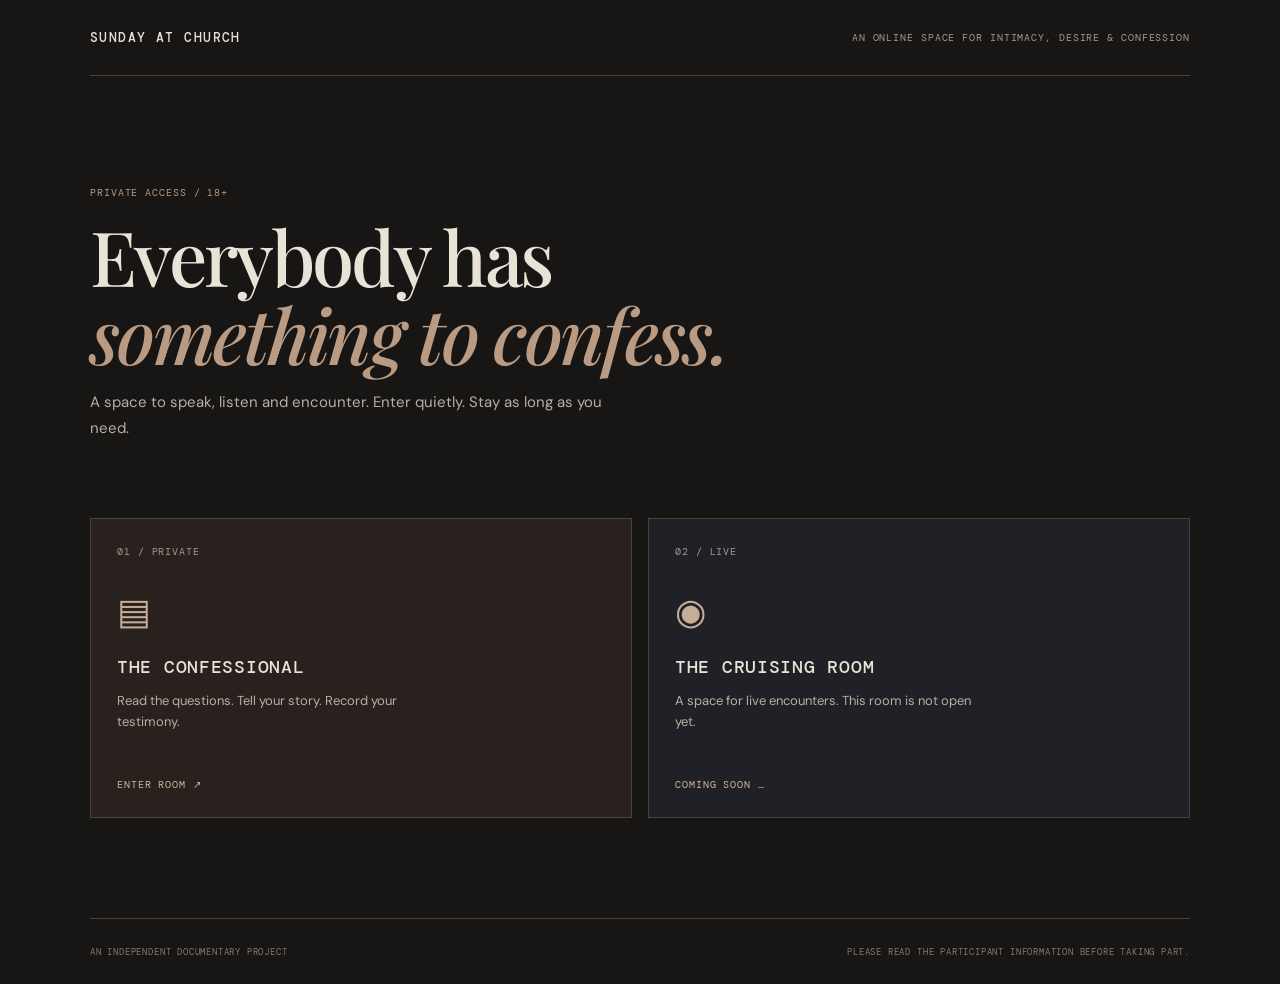
==== index.html @ 06a16628 "Add files via upload" ====
<!doctype html>
<html lang="en">
<head>
  <meta charset="utf-8">
  <meta name="viewport" content="width=device-width, initial-scale=1">
  <meta name="theme-color" content="#171615">
  <title>Sunday At Church — An online space</title>
  <link rel="stylesheet" href="styles.css">
</head>
<body>
  <main class="shell">
    <header class="masthead">
      <a class="wordmark" href="index.html">SUNDAY AT CHURCH</a>
      <span class="edition">AN ONLINE SPACE FOR INTIMACY, DESIRE &amp; CONFESSION</span>
    </header>

    <section class="intro">
      <p class="eyebrow">PRIVATE ACCESS / 18+</p>
      <h1>Everybody has<br><em>something to confess.</em></h1>
      <p class="intro-copy">A space to speak, listen and encounter. Enter quietly. Stay as long as you need.</p>
    </section>

    <section class="doors" aria-label="Choose a room">
      <a class="door door-confessional" href="confessional.html">
        <span class="door-number">01 / PRIVATE</span>
        <span class="door-icon" aria-hidden="true">▤</span>
        <span class="door-title">THE CONFESSIONAL</span>
        <span class="door-description">Read the questions. Tell your story. Record your testimony.</span>
        <span class="door-link">ENTER ROOM <span aria-hidden="true">↗</span></span>
      </a>
      <a class="door door-cruising" href="cruising.html">
        <span class="door-number">02 / LIVE</span>
        <span class="door-icon" aria-hidden="true">◉</span>
        <span class="door-title">THE CRUISING ROOM</span>
        <span class="door-description">A space for live encounters. This room is not open yet.</span>
        <span class="door-link">COMING SOON <span aria-hidden="true">…</span></span>
      </a>
    </section>

    <footer class="footer">
      <span>AN INDEPENDENT DOCUMENTARY PROJECT</span>
      <span>PLEASE READ THE PARTICIPANT INFORMATION BEFORE TAKING PART.</span>
    </footer>
  </main>
</body>
</html>
---- styles.css ----
@import url('https://fonts.googleapis.com/css2?family=DM+Mono:wght@400;500&family=DM+Sans:wght@400;500;600;700&family=Playfair+Display:ital,wght@0,500;0,600;1,500&display=swap');

:root {
  --bg: #171615;
  --panel: #211f1d;
  --panel-2: #292724;
  --paper: #e9e2d7;
  --muted: #a49b90;
  --line: #49433d;
  --red: #8b3838;
  --mono: 'DM Mono', monospace;
  --sans: 'DM Sans', sans-serif;
  --serif: 'Playfair Display', Georgia, serif;
}
* { box-sizing: border-box; }
body { margin: 0; background: var(--bg); color: var(--paper); font-family: var(--sans); min-height: 100vh; }
a { color: inherit; text-decoration: none; }
button { font: inherit; }
.shell { width: min(1100px, calc(100% - 48px)); margin: 0 auto; }
.masthead { min-height: 76px; border-bottom: 1px solid var(--line); display: flex; align-items: center; justify-content: space-between; gap: 20px; }
.wordmark { font: 500 13px var(--mono); letter-spacing: .11em; }
.edition, .back-link, .eyebrow, .panel-kicker, .door-number, .door-link, .footer, .question-topline, .camera-status { font: 10px var(--mono); letter-spacing: .09em; }
.edition, .back-link { color: var(--muted); }
.intro { padding: 100px 0 62px; max-width: 720px; }
.eyebrow, .panel-kicker { color: #b99b83; }
h1 { font: 500 clamp(42px, 7vw, 76px)/1.02 var(--serif); letter-spacing: -.035em; margin: 18px 0; }
h1 em { color: #b99b83; }
.intro-copy { max-width: 520px; color: #b8afa4; line-height: 1.7; font-size: 15px; }
.doors { display: grid; grid-template-columns: 1fr 1fr; gap: 16px; margin-bottom: 100px; }
.door { min-height: 300px; border: 1px solid var(--line); padding: 26px; display: flex; flex-direction: column; transition: border-color .2s, background .2s; }
.door:hover { border-color: #a58c75; background: #201e1c; }
.door-confessional { background: #28211e; }
.door-cruising { background: #202126; }
.door-number { color: var(--muted); }
.door-icon { font-size: 36px; margin: 30px 0 20px; color: #c5ad98; }
.door-title { font: 500 18px var(--mono); letter-spacing: .04em; }
.door-description { color: #b8afa4; font-size: 13px; line-height: 1.6; margin-top: 12px; max-width: 300px; }
.door-link { margin-top: auto; padding-top: 28px; color: #d2b89e; }
.footer { min-height: 66px; border-top: 1px solid var(--line); display: flex; justify-content: space-between; align-items: center; gap: 16px; color: #827a71; font-size: 9px; }
.room-heading { padding: 62px 0 34px; }
.room-heading h1 { font-size: clamp(42px, 6vw, 64px); }
.panel { border: 1px solid var(--line); background: var(--panel); padding: clamp(22px, 4vw, 42px); max-width: 760px; margin-bottom: 80px; }
.panel h2 { font: 500 30px var(--serif); margin: 12px 0; }
.panel p { color: #b8afa4; line-height: 1.7; font-size: 13px; }
.check-row { display: flex; gap: 12px; align-items: flex-start; margin: 20px 0; color: #d4ccc1; font-size: 12px; line-height: 1.5; }
.check-row input { accent-color: #a77d5f; margin-top: 2px; }
.button { border: 1px solid var(--line); padding: 13px 16px; cursor: pointer; font: 10px var(--mono); letter-spacing: .06em; display: inline-flex; align-items: center; justify-content: center; min-height: 42px; }
.button:disabled { opacity: .35; cursor: not-allowed; }
.button-light { background: var(--paper); color: #211f1d; border-color: var(--paper); }
.button-outline { background: transparent; color: var(--paper); }
.button-record { background: var(--red); color: white; border-color: var(--red); }
.error { color: #e2a0a0 !important; min-height: 16px; }
.recording-layout { display: grid; grid-template-columns: 1.15fr .85fr; gap: 34px; margin: 0 0 80px; }
.camera-frame { background: #0e0e0e; aspect-ratio: 4 / 3; position: relative; display: grid; place-items: center; overflow: hidden; border: 1px solid var(--line); }
.camera-frame video { width: 100%; height: 100%; object-fit: cover; transform: scaleX(-1); }
.camera-placeholder { position: absolute; inset: 0; display: flex; flex-direction: column; gap: 14px; align-items: center; justify-content: center; color: #716b64; font: 9px var(--mono); letter-spacing: .08em; }
.placeholder-symbol { font-size: 34px; }
.rec-indicator { position: absolute; top: 14px; left: 14px; background: #8b2525; padding: 7px 9px; font: 10px var(--mono); }
.camera-status { display: flex; justify-content: space-between; color: var(--muted); padding: 12px 0; }
.controls { display: flex; gap: 8px; }
.controls .button { flex: 1; }
.small-note { font-size: 11px !important; color: #91887e !important; line-height: 1.6; }
.download-area { margin-top: 22px; padding: 18px; border: 1px solid var(--line); display: flex; flex-direction: column; align-items: flex-start; gap: 10px; }
.text-button { border: 0; padding: 8px 0; color: #c5a88f; background: none; cursor: pointer; font: 10px var(--mono); text-decoration: underline; text-underline-offset: 4px; }
.question-column { display: flex; flex-direction: column; }
.question-topline { display: flex; justify-content: space-between; color: var(--muted); padding: 8px 0 14px; }
.question-card { border-top: 1px solid var(--line); border-bottom: 1px solid var(--line); padding: 35px 0; min-height: 245px; }
.question-card h2 { font: 500 clamp(27px, 3vw, 38px)/1.15 var(--serif); margin: 24px 0 12px; }
.question-card p:last-child { color: var(--muted); font-size: 12px; line-height: 1.6; }
.question-navigation { display: flex; gap: 8px; margin: 20px 0; }
.question-navigation .button { flex: 1; }
.finish-button { margin-top: auto; align-self: flex-start; }
.coming-panel { max-width: 600px; }
.large-symbol { font-size: 40px; color: #b99b83; }
.coming-panel .button { margin-top: 18px; }
[hidden] { display: none !important; }
@media (max-width: 720px) {
  .shell { width: min(100% - 32px, 560px); }
  .masthead { min-height: 66px; }
  .edition { display: none; }
  .intro { padding: 72px 0 42px; }
  .doors, .recording-layout { grid-template-columns: 1fr; }
  .doors { margin-bottom: 65px; }
  .door { min-height: 260px; }
  .recording-layout { gap: 28px; }
  .footer { align-items: flex-start; flex-direction: column; justify-content: center; padding: 16px 0; }
}
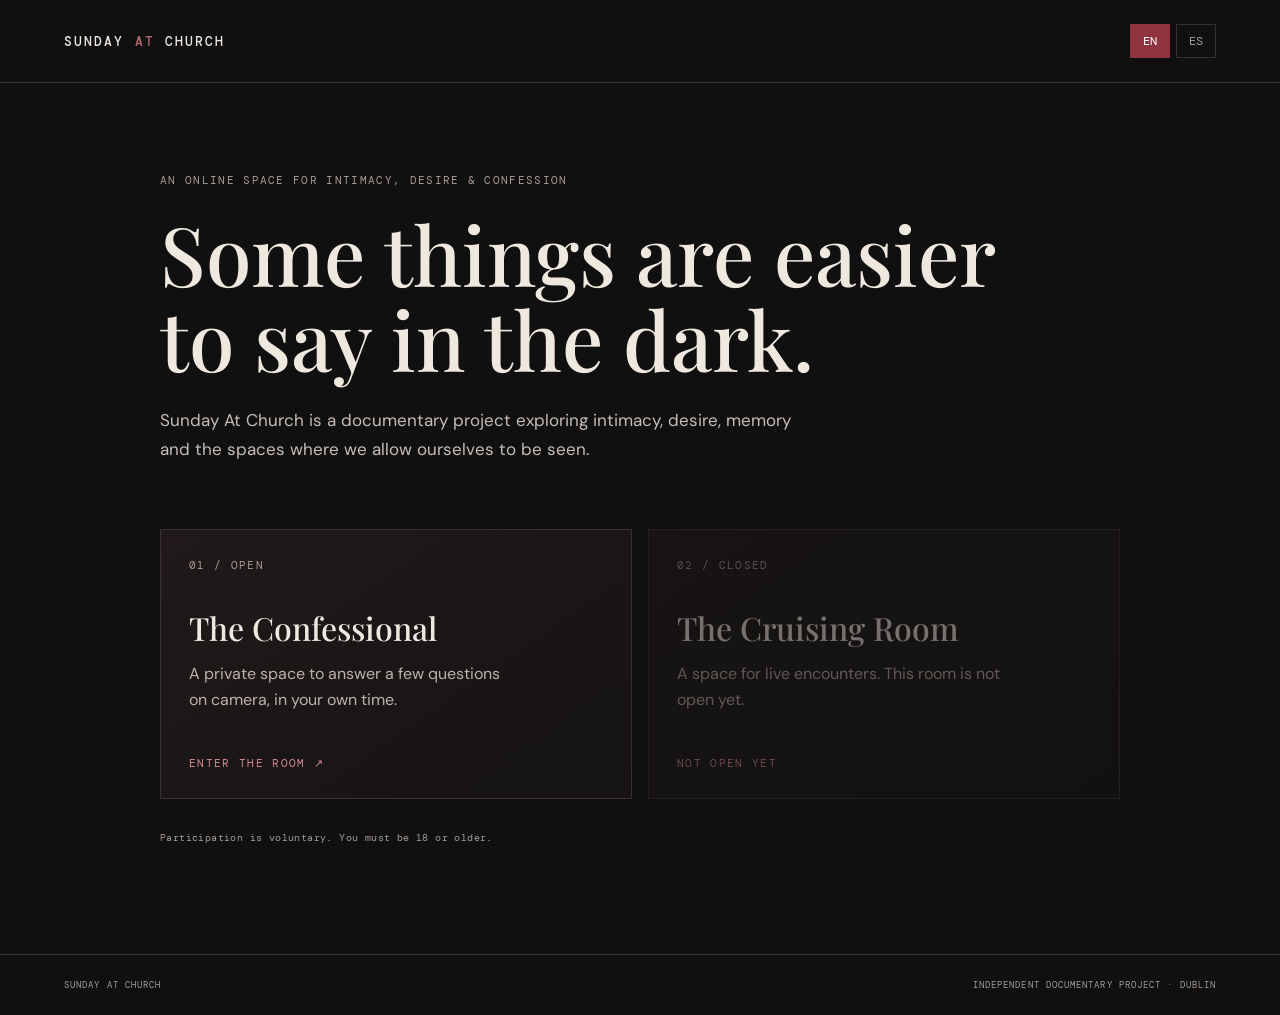
==== commit c01ef08f: "Add files via upload" ====
--- a/index.html
+++ b/index.html
@@ -1,46 +1,22 @@
 <!doctype html>
 <html lang="en">
 <head>
-  <meta charset="utf-8">
-  <meta name="viewport" content="width=device-width, initial-scale=1">
-  <meta name="theme-color" content="#171615">
-  <title>Sunday At Church — An online space</title>
-  <link rel="stylesheet" href="styles.css">
+  <meta charset="utf-8"><meta name="viewport" content="width=device-width,initial-scale=1">
+  <meta name="description" content="Sunday At Church — an online space for intimacy, desire and confession.">
+  <title>Sunday At Church</title><link rel="stylesheet" href="styles.css">
+  <script defer src="site.js"></script>
 </head>
 <body>
-  <main class="shell">
-    <header class="masthead">
-      <a class="wordmark" href="index.html">SUNDAY AT CHURCH</a>
-      <span class="edition">AN ONLINE SPACE FOR INTIMACY, DESIRE &amp; CONFESSION</span>
-    </header>
-
-    <section class="intro">
-      <p class="eyebrow">PRIVATE ACCESS / 18+</p>
-      <h1>Everybody has<br><em>something to confess.</em></h1>
-      <p class="intro-copy">A space to speak, listen and encounter. Enter quietly. Stay as long as you need.</p>
+  <header class="topbar"><a class="wordmark" href="index.html">SUNDAY <span>AT</span> CHURCH</a><div class="language"><button data-lang="en" class="active">EN</button><button data-lang="es">ES</button></div></header>
+  <main class="landing">
+    <p class="eyebrow" data-i18n="eyebrow">AN ONLINE SPACE FOR INTIMACY, DESIRE & CONFESSION</p>
+    <h1 data-i18n="title">Some things are easier to say in the dark.</h1>
+    <p class="intro" data-i18n="intro">Sunday At Church is a documentary project exploring intimacy, desire, memory and the spaces where we allow ourselves to be seen.</p>
+    <section class="door-grid">
+      <a class="door selected" href="confessional.html"><span class="door-no">01 / OPEN</span><span class="door-title" data-i18n="confessional">The Confessional</span><span class="door-copy" data-i18n="confessionalCopy">A private space to answer a few questions on camera, in your own time.</span><span class="door-cta" data-i18n="enter">ENTER THE ROOM ↗</span></a>
+      <div class="door inactive"><span class="door-no">02 / CLOSED</span><span class="door-title" data-i18n="cruising">The Cruising Room</span><span class="door-copy" data-i18n="cruisingCopy">A space for live encounters. This room is not open yet.</span><span class="door-cta" data-i18n="notOpen">NOT OPEN YET</span></div>
     </section>
-
-    <section class="doors" aria-label="Choose a room">
-      <a class="door door-confessional" href="confessional.html">
-        <span class="door-number">01 / PRIVATE</span>
-        <span class="door-icon" aria-hidden="true">▤</span>
-        <span class="door-title">THE CONFESSIONAL</span>
-        <span class="door-description">Read the questions. Tell your story. Record your testimony.</span>
-        <span class="door-link">ENTER ROOM <span aria-hidden="true">↗</span></span>
-      </a>
-      <a class="door door-cruising" href="cruising.html">
-        <span class="door-number">02 / LIVE</span>
-        <span class="door-icon" aria-hidden="true">◉</span>
-        <span class="door-title">THE CRUISING ROOM</span>
-        <span class="door-description">A space for live encounters. This room is not open yet.</span>
-        <span class="door-link">COMING SOON <span aria-hidden="true">…</span></span>
-      </a>
-    </section>
-
-    <footer class="footer">
-      <span>AN INDEPENDENT DOCUMENTARY PROJECT</span>
-      <span>PLEASE READ THE PARTICIPANT INFORMATION BEFORE TAKING PART.</span>
-    </footer>
+    <p class="small-note" data-i18n="note">Participation is voluntary. You must be 18 or older.</p>
   </main>
-</body>
-</html>
+  <footer><span>SUNDAY AT CHURCH</span><span>INDEPENDENT DOCUMENTARY PROJECT · DUBLIN</span></footer>
+</body></html>
--- a/styles.css
+++ b/styles.css
@@ -1,87 +1,13 @@
-@import url('https://fonts.googleapis.com/css2?family=DM+Mono:wght@400;500&family=DM+Sans:wght@400;500;600;700&family=Playfair+Display:ital,wght@0,500;0,600;1,500&display=swap');
-
-:root {
-  --bg: #171615;
-  --panel: #211f1d;
-  --panel-2: #292724;
-  --paper: #e9e2d7;
-  --muted: #a49b90;
-  --line: #49433d;
-  --red: #8b3838;
-  --mono: 'DM Mono', monospace;
-  --sans: 'DM Sans', sans-serif;
-  --serif: 'Playfair Display', Georgia, serif;
-}
-* { box-sizing: border-box; }
-body { margin: 0; background: var(--bg); color: var(--paper); font-family: var(--sans); min-height: 100vh; }
-a { color: inherit; text-decoration: none; }
-button { font: inherit; }
-.shell { width: min(1100px, calc(100% - 48px)); margin: 0 auto; }
-.masthead { min-height: 76px; border-bottom: 1px solid var(--line); display: flex; align-items: center; justify-content: space-between; gap: 20px; }
-.wordmark { font: 500 13px var(--mono); letter-spacing: .11em; }
-.edition, .back-link, .eyebrow, .panel-kicker, .door-number, .door-link, .footer, .question-topline, .camera-status { font: 10px var(--mono); letter-spacing: .09em; }
-.edition, .back-link { color: var(--muted); }
-.intro { padding: 100px 0 62px; max-width: 720px; }
-.eyebrow, .panel-kicker { color: #b99b83; }
-h1 { font: 500 clamp(42px, 7vw, 76px)/1.02 var(--serif); letter-spacing: -.035em; margin: 18px 0; }
-h1 em { color: #b99b83; }
-.intro-copy { max-width: 520px; color: #b8afa4; line-height: 1.7; font-size: 15px; }
-.doors { display: grid; grid-template-columns: 1fr 1fr; gap: 16px; margin-bottom: 100px; }
-.door { min-height: 300px; border: 1px solid var(--line); padding: 26px; display: flex; flex-direction: column; transition: border-color .2s, background .2s; }
-.door:hover { border-color: #a58c75; background: #201e1c; }
-.door-confessional { background: #28211e; }
-.door-cruising { background: #202126; }
-.door-number { color: var(--muted); }
-.door-icon { font-size: 36px; margin: 30px 0 20px; color: #c5ad98; }
-.door-title { font: 500 18px var(--mono); letter-spacing: .04em; }
-.door-description { color: #b8afa4; font-size: 13px; line-height: 1.6; margin-top: 12px; max-width: 300px; }
-.door-link { margin-top: auto; padding-top: 28px; color: #d2b89e; }
-.footer { min-height: 66px; border-top: 1px solid var(--line); display: flex; justify-content: space-between; align-items: center; gap: 16px; color: #827a71; font-size: 9px; }
-.room-heading { padding: 62px 0 34px; }
-.room-heading h1 { font-size: clamp(42px, 6vw, 64px); }
-.panel { border: 1px solid var(--line); background: var(--panel); padding: clamp(22px, 4vw, 42px); max-width: 760px; margin-bottom: 80px; }
-.panel h2 { font: 500 30px var(--serif); margin: 12px 0; }
-.panel p { color: #b8afa4; line-height: 1.7; font-size: 13px; }
-.check-row { display: flex; gap: 12px; align-items: flex-start; margin: 20px 0; color: #d4ccc1; font-size: 12px; line-height: 1.5; }
-.check-row input { accent-color: #a77d5f; margin-top: 2px; }
-.button { border: 1px solid var(--line); padding: 13px 16px; cursor: pointer; font: 10px var(--mono); letter-spacing: .06em; display: inline-flex; align-items: center; justify-content: center; min-height: 42px; }
-.button:disabled { opacity: .35; cursor: not-allowed; }
-.button-light { background: var(--paper); color: #211f1d; border-color: var(--paper); }
-.button-outline { background: transparent; color: var(--paper); }
-.button-record { background: var(--red); color: white; border-color: var(--red); }
-.error { color: #e2a0a0 !important; min-height: 16px; }
-.recording-layout { display: grid; grid-template-columns: 1.15fr .85fr; gap: 34px; margin: 0 0 80px; }
-.camera-frame { background: #0e0e0e; aspect-ratio: 4 / 3; position: relative; display: grid; place-items: center; overflow: hidden; border: 1px solid var(--line); }
-.camera-frame video { width: 100%; height: 100%; object-fit: cover; transform: scaleX(-1); }
-.camera-placeholder { position: absolute; inset: 0; display: flex; flex-direction: column; gap: 14px; align-items: center; justify-content: center; color: #716b64; font: 9px var(--mono); letter-spacing: .08em; }
-.placeholder-symbol { font-size: 34px; }
-.rec-indicator { position: absolute; top: 14px; left: 14px; background: #8b2525; padding: 7px 9px; font: 10px var(--mono); }
-.camera-status { display: flex; justify-content: space-between; color: var(--muted); padding: 12px 0; }
-.controls { display: flex; gap: 8px; }
-.controls .button { flex: 1; }
-.small-note { font-size: 11px !important; color: #91887e !important; line-height: 1.6; }
-.download-area { margin-top: 22px; padding: 18px; border: 1px solid var(--line); display: flex; flex-direction: column; align-items: flex-start; gap: 10px; }
-.text-button { border: 0; padding: 8px 0; color: #c5a88f; background: none; cursor: pointer; font: 10px var(--mono); text-decoration: underline; text-underline-offset: 4px; }
-.question-column { display: flex; flex-direction: column; }
-.question-topline { display: flex; justify-content: space-between; color: var(--muted); padding: 8px 0 14px; }
-.question-card { border-top: 1px solid var(--line); border-bottom: 1px solid var(--line); padding: 35px 0; min-height: 245px; }
-.question-card h2 { font: 500 clamp(27px, 3vw, 38px)/1.15 var(--serif); margin: 24px 0 12px; }
-.question-card p:last-child { color: var(--muted); font-size: 12px; line-height: 1.6; }
-.question-navigation { display: flex; gap: 8px; margin: 20px 0; }
-.question-navigation .button { flex: 1; }
-.finish-button { margin-top: auto; align-self: flex-start; }
-.coming-panel { max-width: 600px; }
-.large-symbol { font-size: 40px; color: #b99b83; }
-.coming-panel .button { margin-top: 18px; }
-[hidden] { display: none !important; }
-@media (max-width: 720px) {
-  .shell { width: min(100% - 32px, 560px); }
-  .masthead { min-height: 66px; }
-  .edition { display: none; }
-  .intro { padding: 72px 0 42px; }
-  .doors, .recording-layout { grid-template-columns: 1fr; }
-  .doors { margin-bottom: 65px; }
-  .door { min-height: 260px; }
-  .recording-layout { gap: 28px; }
-  .footer { align-items: flex-start; flex-direction: column; justify-content: center; padding: 16px 0; }
-}
+@import url('https://fonts.googleapis.com/css2?family=DM+Mono:wght@400;500&family=DM+Sans:wght@400;500;600&family=Playfair+Display:ital,wght@0,500;0,600;1,500&display=swap');
+:root{--bg:#111010;--panel:#191616;--ink:#eee8df;--muted:#a79c94;--red:#8f343e;--line:#3b3030}
+*{box-sizing:border-box}body{margin:0;background:var(--bg);color:var(--ink);font-family:'DM Sans',sans-serif;min-height:100vh}
+.topbar,footer{display:flex;justify-content:space-between;align-items:center;padding:24px 5vw;border-bottom:1px solid var(--line)}
+.wordmark{font:500 13px 'DM Mono',monospace;letter-spacing:.16em;color:var(--ink);text-decoration:none}.wordmark span{color:#b56a70}
+.language{display:flex;gap:6px}.language button,.text-button{background:none;border:1px solid var(--line);color:var(--muted);padding:8px 12px;font:12px 'DM Mono',monospace;cursor:pointer}.language button.active{background:var(--red);color:white;border-color:var(--red)}
+.landing,.confessional{width:min(960px,90vw);margin:10vh auto 12vh}.eyebrow,.door-no,.door-cta,.small-note,footer,.back{font:11px 'DM Mono',monospace;letter-spacing:.12em;color:var(--muted)}
+h1{font:500 clamp(42px,7vw,82px) 'Playfair Display',serif;line-height:1.04;max-width:850px;margin:24px 0}.intro{font-size:17px;line-height:1.75;color:#c6bdb5;max-width:650px}
+.door-grid{display:grid;grid-template-columns:1fr 1fr;gap:16px;margin:64px 0 30px}.door{min-height:270px;padding:28px;border:1px solid var(--line);background:linear-gradient(145deg,#21191a,#151313);display:flex;flex-direction:column;text-decoration:none;color:inherit;transition:.2s}.door.selected:hover{border-color:#b56a70;transform:translateY(-3px)}.door.inactive{opacity:.45}.door-title{font:500 32px 'Playfair Display',serif;margin:34px 0 12px}.door-copy{color:#bdb2aa;line-height:1.6;max-width:330px}.door-cta{margin-top:auto;padding-top:28px;color:#d58b91}
+footer{border-top:1px solid var(--line);border-bottom:0;font-size:9px;flex-wrap:wrap;gap:10px}.back{display:inline-block;text-decoration:none;margin-bottom:40px}.panel{background:var(--panel);border:1px solid var(--line);padding:clamp(20px,4vw,36px);margin:28px 0}.panel h2{font:500 34px 'Playfair Display',serif;margin:12px 0}.panel p{line-height:1.65;color:#c6bdb5}.notice{border-left:3px solid var(--red);background:#21191a;padding:16px 20px;margin:28px 0}.notice strong{font:11px 'DM Mono',monospace;letter-spacing:.1em;color:#e2a0a5}.notice p{margin-bottom:0;color:#c6bdb5;line-height:1.6}
+.legal-copy{font-size:13px;line-height:1.65;color:#c6bdb5;border-top:1px solid var(--line);border-bottom:1px solid var(--line);padding:18px 0;margin:20px 0}.legal-copy h3{font:500 18px 'Playfair Display',serif;color:var(--ink)}.form-grid{display:grid;grid-template-columns:1fr 1fr;gap:16px}.form-grid label,.release>label{display:flex;flex-direction:column;gap:8px;color:#d7cec5;font-size:13px}.wide{grid-column:1/-1}input,select{width:100%;background:#100f0f;border:1px solid #514344;color:var(--ink);padding:13px;font:14px 'DM Sans',sans-serif}.check{display:flex!important;flex-direction:row!important;align-items:flex-start;margin:22px 0}.check input{width:auto;margin-top:4px}.small-note{font-size:10px;line-height:1.7;letter-spacing:.04em}
+video{width:100%;max-height:480px;background:#080707;aspect-ratio:16/9;object-fit:cover;margin:20px 0}.question-row{display:flex;gap:20px;align-items:baseline;border-bottom:1px solid var(--line)}.question-row span{font:11px 'DM Mono',monospace;color:#c27a80}.question-row p{font:24px 'Playfair Display',serif;color:var(--ink)}.controls{display:flex;gap:10px;flex-wrap:wrap;margin:14px 0}.button{border:1px solid var(--red);background:var(--red);color:white;padding:13px 18px;font:11px 'DM Mono',monospace;letter-spacing:.08em;cursor:pointer}.button.secondary{background:transparent;border-color:var(--line);color:var(--ink)}button:disabled{opacity:.35;cursor:not-allowed}.downloads a{display:block;color:#e5a3a8;margin:10px 0;font:12px 'DM Mono',monospace}
+@media(max-width:650px){.door-grid,.form-grid{grid-template-columns:1fr}.wide{grid-column:auto}.landing{margin-top:8vh}.topbar{padding:18px 5vw}.door{min-height:230px}}
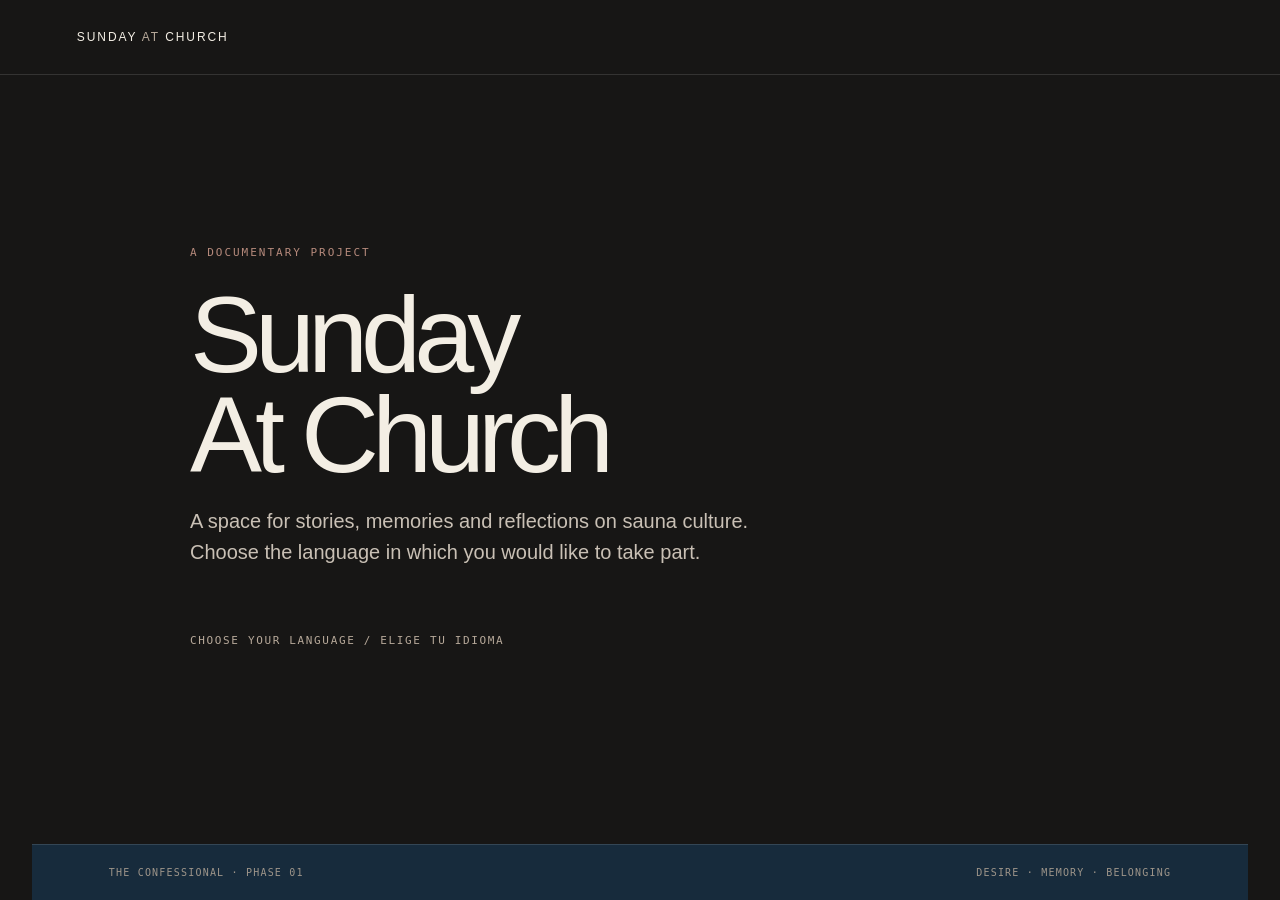
==== commit b8ae60ee: "add" ====
--- a/index.html
+++ b/index.html
@@ -1,22 +1,45 @@
 <!doctype html>
 <html lang="en">
 <head>
-  <meta charset="utf-8"><meta name="viewport" content="width=device-width,initial-scale=1">
-  <meta name="description" content="Sunday At Church — an online space for intimacy, desire and confession.">
-  <title>Sunday At Church</title><link rel="stylesheet" href="styles.css">
-  <script defer src="site.js"></script>
+<meta charset="utf-8">
+<meta name="viewport" content="width=device-width,initial-scale=1">
+<meta name="theme-color" content="#171615">
+<title>Sunday At Church</title>
+<link rel="stylesheet" href="styles.css">
+<style>
+:root{color-scheme:dark}
+body{margin:0;background:#171615;color:#f3eee4;font-family:Arial,Helvetica,sans-serif;min-height:100vh}
+.landing{min-height:100vh;display:flex;flex-direction:column}
+.landing-header{padding:30px 6vw;border-bottom:1px solid #ffffff20;letter-spacing:.16em;font-size:12px}
+.landing-header span{color:#b7a99a}
+.landing-main{width:min(900px,88vw);margin:auto;padding:90px 0 110px}
+.kicker{font:11px/1.4 monospace;letter-spacing:.18em;color:#b68a7c;text-transform:uppercase}
+h1{font-size:clamp(48px,9vw,108px);line-height:.92;letter-spacing:-.065em;font-weight:500;margin:25px 0 22px;max-width:780px}
+.subtitle{font-size:clamp(16px,2vw,20px);line-height:1.55;color:#c9c0b5;max-width:560px}
+.language-label{margin:66px 0 18px;font:11px monospace;letter-spacing:.15em;color:#b7a99a;text-transform:uppercase}
+.languages{display:grid;grid-template-columns:repeat(2,minmax(0,1fr));gap:14px}
+.language{display:flex;justify-content:space-between;align-items:center;text-decoration:none;color:#211d1a;background:#eee7db;padding:24px 25px;min-height:88px;transition:background .2s,transform .2s}
+.language:hover{background:#fff;transform:translateY(-2px)}
+.language strong{font-size:22px;font-weight:500}
+.language small{display:block;font:10px monospace;letter-spacing:.12em;margin-top:8px;color:#685d54}
+.arrow{font-size:25px;color:#8b4d43}
+.landing-footer{padding:22px 6vw;border-top:1px solid #ffffff20;display:flex;justify-content:space-between;gap:20px;color:#9e958a;font:10px monospace;letter-spacing:.12em}
+@media(max-width:600px){.landing-main{padding:70px 0}.languages{grid-template-columns:1fr}.language{min-height:72px}.landing-footer{flex-direction:column}}
+</style>
 </head>
 <body>
-  <header class="topbar"><a class="wordmark" href="index.html">SUNDAY <span>AT</span> CHURCH</a><div class="language"><button data-lang="en" class="active">EN</button><button data-lang="es">ES</button></div></header>
-  <main class="landing">
-    <p class="eyebrow" data-i18n="eyebrow">AN ONLINE SPACE FOR INTIMACY, DESIRE & CONFESSION</p>
-    <h1 data-i18n="title">Some things are easier to say in the dark.</h1>
-    <p class="intro" data-i18n="intro">Sunday At Church is a documentary project exploring intimacy, desire, memory and the spaces where we allow ourselves to be seen.</p>
-    <section class="door-grid">
-      <a class="door selected" href="confessional.html"><span class="door-no">01 / OPEN</span><span class="door-title" data-i18n="confessional">The Confessional</span><span class="door-copy" data-i18n="confessionalCopy">A private space to answer a few questions on camera, in your own time.</span><span class="door-cta" data-i18n="enter">ENTER THE ROOM ↗</span></a>
-      <div class="door inactive"><span class="door-no">02 / CLOSED</span><span class="door-title" data-i18n="cruising">The Cruising Room</span><span class="door-copy" data-i18n="cruisingCopy">A space for live encounters. This room is not open yet.</span><span class="door-cta" data-i18n="notOpen">NOT OPEN YET</span></div>
-    </section>
-    <p class="small-note" data-i18n="note">Participation is voluntary. You must be 18 or older.</p>
-  </main>
-  <footer><span>SUNDAY AT CHURCH</span><span>INDEPENDENT DOCUMENTARY PROJECT · DUBLIN</span></footer>
+<div class="landing">
+<header class="landing-header">SUNDAY <span>AT</span> CHURCH</header>
+<main class="landing-main">
+<p class="kicker">A DOCUMENTARY PROJECT</p>
+<h1>Sunday<br>At Church</h1>
+<p class="subtitle">A space for stories, memories and reflections on sauna culture. Choose the language in which you would like to take part.</p>
+<p class="language-label">Choose your language / Elige tu idioma</p>
+<div class="languages">
+<a class="language" href="confesionario.html"><span><strong>Castellano</strong><small>ENTRAR AL CONFESIONARIO</small></span><span class="arrow">↗</span></a>
+<a class="language" href="confessional-en.html"><span><strong>English</strong><small>ENTER THE CONFESSIONAL</small></span><span class="arrow">↗</span></a>
+</div>
+</main>
+<footer class="landing-footer"><span>THE CONFESSIONAL · PHASE 01</span><span>DESIRE · MEMORY · BELONGING</span></footer>
+</div>
 </body></html>
--- a/styles.css
+++ b/styles.css
@@ -1,13 +1,286 @@
 @import url('https://fonts.googleapis.com/css2?family=DM+Mono:wght@400;500&family=DM+Sans:wght@400;500;600&family=Playfair+Display:ital,wght@0,500;0,600;1,500&display=swap');
-:root{--bg:#111010;--panel:#191616;--ink:#eee8df;--muted:#a79c94;--red:#8f343e;--line:#3b3030}
-*{box-sizing:border-box}body{margin:0;background:var(--bg);color:var(--ink);font-family:'DM Sans',sans-serif;min-height:100vh}
-.topbar,footer{display:flex;justify-content:space-between;align-items:center;padding:24px 5vw;border-bottom:1px solid var(--line)}
-.wordmark{font:500 13px 'DM Mono',monospace;letter-spacing:.16em;color:var(--ink);text-decoration:none}.wordmark span{color:#b56a70}
-.language{display:flex;gap:6px}.language button,.text-button{background:none;border:1px solid var(--line);color:var(--muted);padding:8px 12px;font:12px 'DM Mono',monospace;cursor:pointer}.language button.active{background:var(--red);color:white;border-color:var(--red)}
-.landing,.confessional{width:min(960px,90vw);margin:10vh auto 12vh}.eyebrow,.door-no,.door-cta,.small-note,footer,.back{font:11px 'DM Mono',monospace;letter-spacing:.12em;color:var(--muted)}
-h1{font:500 clamp(42px,7vw,82px) 'Playfair Display',serif;line-height:1.04;max-width:850px;margin:24px 0}.intro{font-size:17px;line-height:1.75;color:#c6bdb5;max-width:650px}
-.door-grid{display:grid;grid-template-columns:1fr 1fr;gap:16px;margin:64px 0 30px}.door{min-height:270px;padding:28px;border:1px solid var(--line);background:linear-gradient(145deg,#21191a,#151313);display:flex;flex-direction:column;text-decoration:none;color:inherit;transition:.2s}.door.selected:hover{border-color:#b56a70;transform:translateY(-3px)}.door.inactive{opacity:.45}.door-title{font:500 32px 'Playfair Display',serif;margin:34px 0 12px}.door-copy{color:#bdb2aa;line-height:1.6;max-width:330px}.door-cta{margin-top:auto;padding-top:28px;color:#d58b91}
-footer{border-top:1px solid var(--line);border-bottom:0;font-size:9px;flex-wrap:wrap;gap:10px}.back{display:inline-block;text-decoration:none;margin-bottom:40px}.panel{background:var(--panel);border:1px solid var(--line);padding:clamp(20px,4vw,36px);margin:28px 0}.panel h2{font:500 34px 'Playfair Display',serif;margin:12px 0}.panel p{line-height:1.65;color:#c6bdb5}.notice{border-left:3px solid var(--red);background:#21191a;padding:16px 20px;margin:28px 0}.notice strong{font:11px 'DM Mono',monospace;letter-spacing:.1em;color:#e2a0a5}.notice p{margin-bottom:0;color:#c6bdb5;line-height:1.6}
-.legal-copy{font-size:13px;line-height:1.65;color:#c6bdb5;border-top:1px solid var(--line);border-bottom:1px solid var(--line);padding:18px 0;margin:20px 0}.legal-copy h3{font:500 18px 'Playfair Display',serif;color:var(--ink)}.form-grid{display:grid;grid-template-columns:1fr 1fr;gap:16px}.form-grid label,.release>label{display:flex;flex-direction:column;gap:8px;color:#d7cec5;font-size:13px}.wide{grid-column:1/-1}input,select{width:100%;background:#100f0f;border:1px solid #514344;color:var(--ink);padding:13px;font:14px 'DM Sans',sans-serif}.check{display:flex!important;flex-direction:row!important;align-items:flex-start;margin:22px 0}.check input{width:auto;margin-top:4px}.small-note{font-size:10px;line-height:1.7;letter-spacing:.04em}
-video{width:100%;max-height:480px;background:#080707;aspect-ratio:16/9;object-fit:cover;margin:20px 0}.question-row{display:flex;gap:20px;align-items:baseline;border-bottom:1px solid var(--line)}.question-row span{font:11px 'DM Mono',monospace;color:#c27a80}.question-row p{font:24px 'Playfair Display',serif;color:var(--ink)}.controls{display:flex;gap:10px;flex-wrap:wrap;margin:14px 0}.button{border:1px solid var(--red);background:var(--red);color:white;padding:13px 18px;font:11px 'DM Mono',monospace;letter-spacing:.08em;cursor:pointer}.button.secondary{background:transparent;border-color:var(--line);color:var(--ink)}button:disabled{opacity:.35;cursor:not-allowed}.downloads a{display:block;color:#e5a3a8;margin:10px 0;font:12px 'DM Mono',monospace}
-@media(max-width:650px){.door-grid,.form-grid{grid-template-columns:1fr}.wide{grid-column:auto}.landing{margin-top:8vh}.topbar{padding:18px 5vw}.door{min-height:230px}}
+:root{--desktop:#3a6ea5;--blue:#245edb;--blue-dark:#1941a5;--silver:#ece9d8;--silver-dark:#c8c5b5;--ink:#252525;--muted:#686868;--line:#9b9b9b;--white:#fff}
+*{box-sizing:border-box}html{scroll-behavior:smooth}body{margin:0;min-height:100vh;background:linear-gradient(135deg,#245edb 0%,#3a6ea5 48%,#1c4f8a 100%);color:var(--ink);font-family:'DM Sans',Tahoma,sans-serif}
+.topbar,footer{display:flex;justify-content:space-between;align-items:center;padding:18px 5vw;color:#fff}.topbar{border-bottom:1px solid #ffffff55}.wordmark{font:500 13px 'DM Mono',monospace;letter-spacing:.16em;color:#fff;text-decoration:none}.wordmark span{color:#ffdc70}.language{display:flex;gap:6px}.language button{background:#e9e9e9;border:1px solid #777;color:#222;padding:7px 13px;font:12px 'DM Mono',monospace;cursor:pointer;box-shadow:inset 1px 1px #fff}.language button.active{background:#ffdf85;border-color:#8b6d20}
+.confessional{width:min(980px,92vw);margin:5vh auto 8vh}.back,.eyebrow,.small-note,footer,.prompt-label{font:11px 'DM Mono',monospace;letter-spacing:.1em}.back{display:inline-block;color:#fff;text-decoration:none;margin:0 0 18px}.xp-window{background:var(--silver);border:1px solid #fff;box-shadow:2px 3px 0 #173e75,0 12px 35px #102c5555;margin:22px 0}.xp-titlebar{display:flex;justify-content:space-between;align-items:center;padding:8px 11px;color:#fff;font-weight:600;font-size:13px;background:linear-gradient(90deg,#0a246a,#3a6ea5 55%,#6d91c1)}.window-controls{font-family:Arial,sans-serif;letter-spacing:5px;background:linear-gradient(#f8f8f8,#c9c9c9);color:#333;border:1px solid #fff;padding:1px 6px}.window-content{padding:clamp(18px,4vw,34px)}.eyebrow{color:#5c5c5c;margin:0 0 12px}.intro-window h1{font:500 clamp(34px,6vw,60px) 'Playfair Display',Georgia,serif;line-height:1.05;margin:12px 0 18px;color:#202020}.window-content>h2{font:500 32px 'Playfair Display',Georgia,serif;margin:10px 0}.intro{font-size:16px;line-height:1.7;max-width:760px;color:#3d3d3d}.phase-grid{display:grid;grid-template-columns:1fr 1fr;gap:14px;margin:28px 0 16px}.phase-card{border:1px solid #9c9c9c;background:linear-gradient(#fff,#e3e3e3);padding:18px;position:relative}.phase-card.active-phase{border:2px solid #2c61bd}.phase-number{font:12px 'DM Mono',monospace;color:#315fa8}.phase-card h2{font:500 24px 'Playfair Display',serif;margin:8px 0}.phase-card p{font-size:13px;line-height:1.6;color:#444}.phase-card small{font:10px 'DM Mono',monospace;color:#315fa8}.intro-note{font-size:12px;color:#555;font-style:italic}.release-copy{border-block:1px solid #b4b4b4;padding:12px 0;margin:18px 0;color:#444;font-size:13px;line-height:1.65}.release-copy h3{font:500 18px 'Playfair Display',serif;color:#222;margin:14px 0 4px}.release-copy p{margin:5px 0 12px}.adobe-sign-block{border:1px solid #aaa;background:#f7f6ef;padding:16px;margin:20px 0}.adobe-sign-block h3{margin:0 0 8px;font:500 21px 'Playfair Display',serif}.adobe-sign-block p{font-size:13px;line-height:1.6}.adobe-form{background:#fff;border:1px solid #bbb;overflow:hidden;margin:14px 0}.adobe-form iframe{display:block;width:100%;max-width:100%}
+.form-grid{display:grid;grid-template-columns:1fr 1fr;gap:14px}.form-grid label,.release-window label:not(.check){display:flex;flex-direction:column;gap:7px;font-size:13px;color:#333}.wide{grid-column:1/-1}input,select{width:100%;padding:11px;background:#fff;border:1px solid #888;border-radius:2px;font:14px 'DM Sans',sans-serif;color:#222;box-shadow:inset 1px 1px 2px #ddd}.check{display:flex;gap:10px;align-items:flex-start;margin:18px 0;font-size:13px;line-height:1.5}.check input{width:auto;margin-top:3px}.small-note{font-size:10px;line-height:1.7;color:#555;letter-spacing:.04em}
+.opening-confession{background:#fff;border:1px solid #aaa;padding:18px;margin:20px 0;box-shadow:inset 1px 1px 3px #ddd}.opening-confession .prompt-label{color:#315fa8}.opening-confession p{font:italic 24px 'Playfair Display',Georgia,serif;margin:10px 0}.opening-confession small{font-size:12px;color:#555;line-height:1.5}.question-toolbar{display:flex;justify-content:space-between;align-items:end;gap:14px;margin:26px 0 12px}.question-toolbar p{margin:5px 0;font:14px 'DM Mono',monospace}.question-filter{display:flex;gap:5px;flex-wrap:wrap}.filter-btn{border:1px solid #999;background:#eee;padding:7px 10px;font:10px 'DM Mono',monospace;cursor:pointer}.filter-btn.active{background:#245edb;color:#fff;border-color:#1941a5}.question-card{background:#fff;border:1px solid #999;padding:clamp(16px,3vw,26px);box-shadow:inset 1px 1px 3px #ddd}.question-meta{display:flex;justify-content:space-between;gap:10px;color:#315fa8;font:10px 'DM Mono',monospace;letter-spacing:.06em}.question-meta span:last-child{color:#777}.question-card h3{font:500 clamp(23px,4vw,34px) 'Playfair Display',Georgia,serif;line-height:1.25;margin:18px 0 8px}.question-hint{font-size:13px;color:#666}.record-controls{margin-top:18px}.record-controls video{width:100%;max-height:420px;aspect-ratio:16/9;object-fit:cover;background:#111;border:1px solid #777}.controls,.question-navigation{display:flex;gap:8px;flex-wrap:wrap;margin:12px 0}.xp-button{border:1px solid #173e75;border-radius:3px;padding:10px 15px;background:linear-gradient(#6da4e8,#245edb 55%,#1941a5);color:#fff;font:11px 'DM Mono',monospace;letter-spacing:.04em;cursor:pointer;box-shadow:inset 1px 1px #ffffff88}.xp-button.secondary{background:linear-gradient(#fff,#d8d8d8);border-color:#888;color:#222;box-shadow:inset 1px 1px #fff}.xp-button:disabled{opacity:.45;cursor:not-allowed}.question-navigation{justify-content:space-between;margin-top:16px}.downloads a{display:block;color:#174c9e;margin:8px 0;font:11px 'DM Mono',monospace}.upload-area{border-top:1px solid #aaa;margin-top:28px;padding-top:22px}.upload-area h3{font:500 25px 'Playfair Display',serif;margin:8px 0}.upload-area>p:not(.eyebrow){color:#444;line-height:1.6;font-size:13px}.turnstile-widget{margin:18px 0;min-height:65px;max-width:100%;overflow:hidden}.closing-note{color:#fff;text-align:center;font:italic 17px 'Playfair Display',serif;line-height:1.5;max-width:650px;margin:32px auto}
+footer{border-top:1px solid #ffffff55;font-size:9px;flex-wrap:wrap;gap:10px}
+@media(max-width:650px){.phase-grid,.form-grid{grid-template-columns:1fr}.wide{grid-column:auto}.topbar{padding:15px 4vw}.confessional{width:94vw;margin-top:3vh}.question-toolbar{align-items:start;flex-direction:column}.question-navigation{justify-content:stretch}.question-navigation button{flex:1}.question-meta{flex-direction:column}.adobe-form iframe{min-width:0}.window-content{padding:18px}}
+
+
+/* Refined Confessional: archival early-web character, quieter and more editorial */
+:root{--desktop:#17263b;--blue:#243b59;--blue-dark:#17263b;--silver:#f2efe8;--silver-dark:#d7d0c4;--ink:#242321;--muted:#77716a;--line:#d4cec3;--white:#fff}
+body{background:#17263b;color:var(--ink);font-family:'DM Sans',Arial,sans-serif}
+.topbar,footer{padding-left:max(5vw,24px);padding-right:max(5vw,24px)}
+.topbar{border-bottom:1px solid #ffffff25}
+.wordmark{font-size:12px;letter-spacing:.2em}.wordmark span{color:#c7a77b}
+.language button{background:transparent;border:1px solid #ffffff55;color:#f5f0e8;box-shadow:none;padding:7px 12px}.language button.active{background:#c7a77b;color:#17263b;border-color:#c7a77b}
+.confessional{width:min(900px,91vw);margin:6vh auto 9vh}
+.back{color:#d7d0c4;font-size:10px;letter-spacing:.16em}
+.xp-window{background:#f2efe8;border:1px solid #c9c1b5;box-shadow:0 18px 55px #080f1b55;margin:25px 0}
+.xp-titlebar{padding:10px 15px;background:#243b59;color:#f7f3eb;font:500 11px 'DM Mono',monospace;letter-spacing:.08em}
+.window-controls{display:none}
+.window-content{padding:clamp(23px,4.5vw,42px)}
+.eyebrow,.small-note,footer,.prompt-label{letter-spacing:.14em}
+.eyebrow{color:#8a6d50}
+.intro-window h1{font-size:clamp(39px,6.4vw,68px);letter-spacing:-.035em;color:#202a35;margin:14px 0 20px}
+.intro{font-size:16px;line-height:1.8;color:#4e4b46;max-width:690px}
+.guilt-intro{max-width:730px;margin:27px 0 30px;padding:18px 22px;border-left:2px solid #a47e59;background:#e9e4da}
+.guilt-intro p{margin:0;color:#49443e;font:italic 16px/1.8 'Playfair Display',Georgia,serif}
+.phase-grid{gap:12px;margin:28px 0 18px}
+.phase-card{background:#f8f6f1;border:1px solid #d7d0c4;padding:20px}
+.phase-card.active-phase{border:1px solid #9d7958;box-shadow:inset 3px 0 #9d7958}
+.phase-number,.phase-card small{color:#8a6d50}
+.phase-card h2,.release-copy h3,.adobe-sign-block h3,.upload-area h3{color:#26364a}
+.phase-card p{color:#625d55;line-height:1.75}
+.intro-note{color:#77716a;font-size:12px;line-height:1.6}
+.window-content>h2{font-size:34px;color:#26364a}
+.release-copy{border-block:1px solid #d5cec2;color:#514d46;line-height:1.8}
+.adobe-sign-block{background:#e9e4da;border:1px solid #d2c9bb;padding:20px}
+.adobe-form{border:1px solid #d5cec2}
+input,select{border:1px solid #c9c1b5;border-radius:0;box-shadow:none;padding:12px;font-family:'DM Sans',sans-serif}
+input:focus,select:focus{outline:2px solid #9d7958;outline-offset:1px}
+.check{color:#4d4943;line-height:1.65}
+.opening-confession{background:#e9e4da;border:0;border-left:2px solid #9d7958;padding:24px 26px;margin:26px 0;box-shadow:none}
+.opening-confession .prompt-label{color:#8a6d50}
+.opening-confession p{font-size:clamp(24px,3.5vw,32px);line-height:1.35;color:#26364a}
+.opening-confession small{color:#696158;line-height:1.7}
+.question-toolbar{margin:34px 0 14px}
+.question-toolbar p{color:#26364a}
+.filter-btn{background:transparent;border:1px solid #c9c1b5;color:#625d55;padding:8px 12px}
+.filter-btn.active{background:#243b59;color:#fff;border-color:#243b59}
+.question-card{background:#fbfaf7;border:1px solid #d5cec2;padding:clamp(20px,3.5vw,32px);box-shadow:none}
+.question-meta{color:#8a6d50;letter-spacing:.12em}
+.question-card h3{color:#26364a;font-size:clamp(25px,4vw,36px);line-height:1.3}
+.question-hint{color:#77716a;line-height:1.7}
+.record-controls video{border:0;background:#17202d}
+.xp-button{border:1px solid #243b59;border-radius:0;padding:12px 17px;background:#243b59;color:#fff;box-shadow:none;letter-spacing:.1em;transition:background .18s ease,border-color .18s ease}
+.xp-button:hover:not(:disabled){background:#38516f;border-color:#38516f}
+.xp-button.secondary{background:transparent;border:1px solid #bcb3a6;color:#393832;box-shadow:none}
+.xp-button.secondary:hover:not(:disabled){background:#e9e4da}
+.upload-area{border-top:1px solid #d5cec2}
+.upload-area>p:not(.eyebrow){color:#625d55;line-height:1.8}
+.downloads a{color:#8a6d50}
+.closing-note{color:#e8dfd1;font-size:19px}
+footer{border-top:1px solid #ffffff25;color:#d7d0c4}
+@media(max-width:650px){.confessional{width:94vw;margin-top:4vh}.window-content{padding:22px 18px}.guilt-intro{padding:15px 17px}.guilt-intro p{font-size:15px}.phase-grid{gap:10px}}
+
+/* Minimal editorial direction: quiet, legible, no faux operating-system chrome */
+@import url('https://fonts.googleapis.com/css2?family=DM+Sans:wght@400;500;600;700&display=swap');
+:root{--paper:#f5f3ee;--panel:#fff;--ink:#202a35;--muted:#626a70;--accent:#8b6849;--rule:#dedbd4;--navy:#172b3c}
+html,body{background:var(--paper);color:var(--ink);font-family:'DM Sans',Arial,sans-serif;font-style:normal}
+body{background:var(--paper)}
+.topbar{background:var(--navy);padding:22px max(6vw,24px);border:0}
+.wordmark{font:700 12px 'DM Sans',Arial,sans-serif;letter-spacing:.18em;color:#fff}
+.wordmark span{color:#c9a982}
+.language button{font:600 11px 'DM Sans',Arial,sans-serif;border:1px solid #70808c;color:#fff;background:transparent;border-radius:2px;box-shadow:none}
+.language button.active{background:#c9a982;color:#172b3c;border-color:#c9a982}
+.confessional{width:min(820px,90vw);margin:58px auto 90px}
+.back{color:#6b706f;font:600 10px 'DM Sans',Arial,sans-serif;letter-spacing:.12em;margin-bottom:24px}
+.xp-window{background:var(--panel);border:1px solid var(--rule);box-shadow:none;margin:22px 0 30px}
+.xp-titlebar{background:transparent;color:#6e746f;border-bottom:1px solid var(--rule);padding:15px clamp(22px,4vw,42px);font:600 10px 'DM Sans',Arial,sans-serif;letter-spacing:.12em;text-transform:uppercase}
+.window-controls{display:none}
+.window-content{padding:clamp(25px,5vw,48px)}
+.eyebrow,.small-note,.prompt-label,footer{font-family:'DM Sans',Arial,sans-serif;font-style:normal;font-weight:600;letter-spacing:.13em}
+.eyebrow{color:var(--accent);font-size:10px}
+.intro-window h1,.window-content>h2,.phase-card h2,.release-copy h3,.adobe-sign-block h3,.upload-area h3,.question-card h3{font-family:'DM Sans',Arial,sans-serif;font-style:normal;letter-spacing:-.035em;color:var(--ink)}
+.intro-window h1{font-size:clamp(34px,5vw,54px);line-height:1.08;font-weight:600;margin:16px 0 18px}
+.window-content>h2{font-size:clamp(27px,4vw,36px);font-weight:600}
+.intro{font-size:15px;line-height:1.85;color:#525b60}
+.guilt-intro{max-width:690px;margin:34px 0 26px;padding:0 0 0 20px;border:0;border-left:2px solid #b18b66;background:transparent}
+.guilt-intro p{margin:0;color:#50585c;font:400 15px/1.85 'DM Sans',Arial,sans-serif;font-style:normal}
+.phase-grid{gap:14px;margin:32px 0 20px}
+.phase-card{background:#faf9f6;border:1px solid var(--rule);padding:22px}
+.phase-card.active-phase{border:1px solid #b18b66;box-shadow:none}
+.phase-number,.phase-card small{font:600 10px 'DM Sans',Arial,sans-serif;color:var(--accent);letter-spacing:.12em}
+.phase-card h2{font-size:19px;font-weight:600;margin:12px 0 8px}
+.phase-card p,.intro-note{font:400 13px/1.8 'DM Sans',Arial,sans-serif;color:#60686b;font-style:normal}
+.release-copy{border-block:1px solid var(--rule);color:#50585c;font:400 13px/1.8 'DM Sans',Arial,sans-serif}
+.release-copy h3{font-size:17px;font-weight:600}
+.adobe-sign-block{background:#f7f6f2;border:1px solid var(--rule);padding:clamp(16px,3vw,24px)}
+.adobe-sign-block h3{font-size:20px;font-weight:600}
+.adobe-sign-block p{font:400 13px/1.75 'DM Sans',Arial,sans-serif;color:#596166}
+.form-grid label,.release-window label:not(.check){font:500 13px 'DM Sans',Arial,sans-serif;color:#343d43}
+input,select{font:400 14px 'DM Sans',Arial,sans-serif;border:1px solid #d2d0ca;border-radius:2px;box-shadow:none;background:#fff;padding:13px;color:var(--ink)}
+.check{font:400 13px/1.7 'DM Sans',Arial,sans-serif;color:#4f585d}
+.small-note{font-size:10px;line-height:1.75;color:#6b7274;letter-spacing:.025em}
+.opening-confession{background:#f7f6f2;border:1px solid var(--rule);border-left:3px solid #b18b66;padding:clamp(20px,4vw,32px);margin:28px 0 34px;box-shadow:none}
+.opening-confession .prompt-label{color:var(--accent)}
+.opening-confession p{font:600 clamp(22px,3.5vw,30px)/1.4 'DM Sans',Arial,sans-serif;font-style:normal;letter-spacing:-.025em;color:var(--ink);margin:14px 0}
+.opening-confession small{font:400 12px/1.8 'DM Sans',Arial,sans-serif;color:#626a70}
+.question-toolbar{margin:36px 0 15px}
+.question-toolbar p{font:600 13px 'DM Sans',Arial,sans-serif;color:var(--ink)}
+.filter-btn{font:600 10px 'DM Sans',Arial,sans-serif;letter-spacing:.08em;border:1px solid #d2d0ca;border-radius:2px;background:transparent;color:#596166;padding:9px 13px}
+.filter-btn.active{background:var(--navy);border-color:var(--navy);color:#fff}
+.question-card{background:#fff;border:1px solid var(--rule);padding:clamp(20px,4vw,34px);box-shadow:none}
+.question-meta{font:600 10px 'DM Sans',Arial,sans-serif;color:var(--accent);letter-spacing:.1em}
+.question-card h3{font-size:clamp(23px,3.7vw,32px);line-height:1.35;font-weight:600}
+.question-hint{font:400 13px/1.75 'DM Sans',Arial,sans-serif;color:#687176}
+.record-controls video{border:1px solid #d2d0ca;background:#111}
+.xp-button{font:600 10px 'DM Sans',Arial,sans-serif;letter-spacing:.08em;border:1px solid var(--navy);border-radius:2px;background:var(--navy);color:#fff;padding:13px 17px;box-shadow:none}
+.xp-button:hover:not(:disabled){background:#29465d;border-color:#29465d}
+.xp-button.secondary{background:transparent;border:1px solid #c9c6be;color:#3c454a;box-shadow:none}
+.xp-button.secondary:hover:not(:disabled){background:#f2f0eb}
+.upload-area{border-top:1px solid var(--rule)}
+.upload-area>p:not(.eyebrow){font:400 13px/1.8 'DM Sans',Arial,sans-serif;color:#596166}
+.upload-area h3{font-size:25px;font-weight:600}
+.downloads a{font:600 11px 'DM Sans',Arial,sans-serif;color:var(--accent)}
+.closing-note{font:500 14px/1.8 'DM Sans',Arial,sans-serif;font-style:normal;color:#697176}
+footer{background:var(--navy);border:0;color:#d8dfe2;padding:22px max(6vw,24px);font-size:9px}
+/* Keep all interface copy upright and readable. */
+*,*::before,*::after{font-style:normal!important}
+@media(max-width:650px){.confessional{width:92vw;margin:35px auto 60px}.window-content{padding:24px 20px}.phase-grid{gap:10px}.guilt-intro{margin:28px 0 22px}.opening-confession{padding:21px 18px}.topbar{padding:17px 4vw}}
+
+/* Guided flow: one clear task at a time, avoiding a long single-page form */
+[hidden]{display:none!important}
+.stepper{display:grid;grid-template-columns:repeat(4,1fr);gap:8px;margin:0 0 10px}
+.step-link{display:flex;align-items:center;gap:9px;padding:12px 10px;border:1px solid var(--rule);background:#fff;color:#687176;text-align:left;cursor:pointer;font:600 10px 'DM Sans',Arial,sans-serif;letter-spacing:.06em}
+.step-link span{display:grid;place-items:center;width:24px;height:24px;border:1px solid #d2d0ca;border-radius:50%;font-size:10px}
+.step-link.active{border-color:var(--navy);color:var(--navy);background:#fff}
+.step-link.active span,.step-link.completed span{background:var(--navy);color:#fff;border-color:var(--navy)}
+.step-link.completed{color:#4f6b5d}
+.step-progress{height:3px;background:#e2dfd8;margin-bottom:24px;overflow:hidden}
+.step-progress span{display:block;width:25%;height:100%;background:#b18b66;transition:width .2s ease}
+.step-panel{scroll-margin-top:22px}
+.step-panel[hidden]{display:none!important}
+.step-actions{display:flex;justify-content:space-between;gap:12px;margin:20px 0 34px}
+.step-actions button{min-width:130px}
+.guilt-intro{margin:28px 0 30px}
+.guilt-intro p{font-style:normal!important}
+.step-link:focus-visible,.step-actions button:focus-visible{outline:3px solid #b18b66;outline-offset:3px}
+@media(max-width:620px){
+ .stepper{gap:5px}
+ .step-link{padding:10px 5px;justify-content:center;flex-direction:column;gap:5px;font-size:8px}
+ .step-link span{width:22px;height:22px}
+ .step-actions button{flex:1;min-width:0}
+}
+
+/* ART DIRECTION — Sunday At Church / The Confessional */
+@import url('https://fonts.googleapis.com/css2?family=DM+Sans:wght@400;500;600;700&family=DM+Mono:wght@400;500&family=Manrope:wght@400;500;600;700;800&display=swap');
+:root{
+  --canvas:#171a1d; --paper:#f2efe8; --paper-2:#e8e4db; --ink:#202326;
+  --muted:#72736f; --rule:#d2cdc2; --accent:#8f3f36; --accent-dark:#71312c;
+  --serif:Georgia,'Times New Roman',serif; --sans:'Manrope','DM Sans',Arial,sans-serif;
+}
+*{box-sizing:border-box}
+html{scroll-behavior:smooth;background:var(--canvas)}
+body.confessional-body{margin:0;min-height:100vh;background:var(--canvas);color:var(--ink);font-family:var(--sans);font-style:normal}
+.topbar,footer{width:min(1240px,calc(100% - 64px));margin:0 auto;padding:24px 0;color:#eee;border:0}
+.topbar{border-bottom:1px solid #ffffff24}
+.wordmark{font:600 11px 'DM Mono',monospace;letter-spacing:.18em;color:#f4f0e8;text-decoration:none}
+.wordmark span{color:#c58d78}
+.language{display:none!important}
+.confessional{width:min(1240px,calc(100% - 64px));margin:34px auto 56px}
+.back{display:inline-block;margin:0 0 22px;color:#b8b7b1;text-decoration:none;font:10px 'DM Mono',monospace;letter-spacing:.12em}
+.back:hover{color:#fff}
+.stepper{display:grid;grid-template-columns:repeat(4,1fr);gap:0;margin:0 0 8px;border-bottom:1px solid #ffffff2a}
+.step-link{display:flex;align-items:center;gap:11px;padding:14px 12px 16px;background:transparent;border:0;border-bottom:2px solid transparent;color:#888b8d;text-align:left;cursor:pointer;font:600 10px var(--sans);letter-spacing:.12em}
+.step-link span{font:11px 'DM Mono',monospace;color:#999}
+.step-link.active{color:#fff;border-bottom-color:#b16e5e}
+.step-link.active span{color:#d99b88}
+.step-link.completed{color:#c6c2b9}
+.step-progress{height:2px;background:#ffffff12;margin:0 0 24px;overflow:hidden}
+.step-progress span{display:block;height:100%;background:#b16e5e;transition:width .25s ease}
+.step-panel{background:var(--paper);min-height:clamp(520px,70vh,780px);padding:clamp(28px,5vw,68px);position:relative}
+.step-panel[hidden]{display:none!important}
+.eyebrow,.prompt-label,.small-note,.phase-number,.phase-card small{font:10px 'DM Mono',monospace;letter-spacing:.14em}
+.eyebrow{color:var(--accent);margin:0 0 22px}
+.intro-window .window-content{max-width:100%;padding:0}
+.intro-window h1{font:800 clamp(44px,7vw,88px)/.98 var(--sans);letter-spacing:-.075em;color:var(--ink);max-width:820px;margin:0 0 26px}
+.intro{font:400 clamp(16px,1.5vw,19px)/1.65 var(--sans);color:#45484a;max-width:780px;margin:0}
+.guilt-intro{max-width:760px;margin:34px 0 0;padding:20px 0 0;border-top:1px solid var(--rule)}
+.guilt-intro p{margin:0;font:400 14px/1.8 var(--sans);color:#565753;font-style:normal!important}
+.phase-grid{display:grid;grid-template-columns:1fr 1fr;gap:0;margin:42px 0 0;border-top:1px solid var(--rule);border-bottom:1px solid var(--rule)}
+.phase-card{background:transparent;border:0;padding:22px 24px 22px 0;position:relative}
+.phase-card+ .phase-card{border-left:1px solid var(--rule);padding-left:26px}
+.phase-number{color:var(--accent)}
+.phase-card h2{font:700 20px var(--sans);letter-spacing:-.04em;margin:12px 0 8px;color:var(--ink)}
+.phase-card p{font:400 12px/1.7 var(--sans);color:#5c5e5b;margin:0 0 12px}
+.phase-card small{color:var(--accent)}
+.intro-note{font:500 11px/1.6 var(--sans);color:#74736e;margin:18px 0 0;font-style:normal}
+.release-window .window-content,.recorder-window .window-content,.upload-panel .window-content{padding:0;max-width:980px;margin:0 auto}
+.step-panel h2{font:800 clamp(34px,5vw,58px)/1.04 var(--sans);letter-spacing:-.06em;margin:0 0 16px;color:var(--ink)}
+.release-window .window-content>p:not(.eyebrow),.recorder-window .window-content>p.intro{font:400 14px/1.7 var(--sans);color:#565956;max-width:760px}
+.release-copy{border-block:1px solid var(--rule);padding:20px 0;margin:26px 0;color:#565956;font:400 12px/1.7 var(--sans)}
+.release-copy h3{font:700 13px var(--sans);letter-spacing:-.01em;color:var(--ink);margin:16px 0 5px}
+.release-copy p{margin:0 0 8px}
+.release-copy a{color:var(--accent)}
+.adobe-sign-block{border:1px solid var(--rule);background:#eae6dd;padding:20px;margin:22px 0}
+.adobe-sign-block h3{margin:0 0 8px;font:700 19px var(--sans);letter-spacing:-.04em}
+.adobe-sign-block p{font:400 12px/1.65 var(--sans);color:#5c5e5b}
+.adobe-form{background:#fff;border:1px solid var(--rule);overflow:hidden;margin:16px 0}
+.adobe-form iframe{display:block;width:100%;height:760px;max-width:100%;border:0}
+.form-grid{display:grid;grid-template-columns:1fr 1fr;gap:16px;margin:24px 0}
+.form-grid label,.release-window label:not(.check){display:flex;flex-direction:column;gap:8px;font:600 11px var(--sans);color:#3b3e3f}
+input,select{width:100%;padding:13px 14px;background:#fbfaf7;border:1px solid #c9c4ba;border-radius:0;font:400 14px var(--sans);color:#202326;box-shadow:none}
+input:focus,select:focus{outline:2px solid #b16e5e;outline-offset:1px}
+.check{display:flex;gap:11px;align-items:flex-start;margin:18px 0;font:400 12px/1.6 var(--sans);color:#4e514e}
+.check input{width:16px;height:16px;flex:0 0 auto;margin:2px 0 0;accent-color:var(--accent)}
+.small-note{font-size:10px;line-height:1.7;color:#73736e;letter-spacing:.03em}
+.recorder-window .eyebrow{margin-bottom:16px}
+.question-toolbar{display:flex;justify-content:space-between;align-items:end;gap:16px;margin:34px 0 14px}
+.question-toolbar p{margin:8px 0 0;font:12px 'DM Mono',monospace;color:#656762}
+.question-filter{display:flex;gap:4px}
+.filter-btn{border:1px solid var(--rule);background:transparent;color:#62645f;padding:9px 13px;font:10px 'DM Mono',monospace;letter-spacing:.08em;cursor:pointer}
+.filter-btn.active{background:var(--ink);color:#fff;border-color:var(--ink)}
+.question-card{background:#fbfaf7;border:1px solid var(--rule);padding:clamp(22px,4vw,42px);box-shadow:none}
+.question-meta{display:flex;justify-content:space-between;gap:12px;color:var(--accent);font:10px 'DM Mono',monospace;letter-spacing:.12em}
+.question-meta span:last-child{color:#777872}
+.question-card h3{font:700 clamp(25px,3.6vw,42px)/1.18 var(--sans);letter-spacing:-.05em;color:var(--ink);margin:24px 0 10px;max-width:820px}
+.question-hint{font:400 12px/1.6 var(--sans);color:#70716b;margin:0}
+.record-controls{margin-top:24px}
+.record-controls video{display:block;width:100%;max-height:360px;aspect-ratio:16/9;object-fit:cover;background:#202326;border:0}
+.controls,.question-navigation{display:flex;gap:8px;flex-wrap:wrap;margin:14px 0}
+.xp-button{border:1px solid var(--accent);border-radius:0;padding:13px 18px;background:var(--accent);color:#fff;font:600 10px 'DM Mono',monospace;letter-spacing:.1em;cursor:pointer;box-shadow:none;transition:background .15s ease,border-color .15s ease}
+.xp-button:hover:not(:disabled){background:var(--accent-dark);border-color:var(--accent-dark)}
+.xp-button.secondary{background:transparent;border-color:#bdb7ad;color:#3c3f40;box-shadow:none}
+.xp-button.secondary:hover:not(:disabled){background:#e9e4db}
+.xp-button:disabled{opacity:.38;cursor:not-allowed}
+.question-navigation{justify-content:space-between;margin-top:20px}
+.downloads a{display:block;color:var(--accent);margin:8px 0;font:10px 'DM Mono',monospace}
+.upload-area{border:0;margin:0;padding:0}
+.upload-area h3{font:800 clamp(34px,5vw,58px)/1.04 var(--sans);letter-spacing:-.06em;margin:0 0 14px;color:var(--ink)}
+.upload-area>p:not(.eyebrow){font:400 14px/1.7 var(--sans);color:#565956;max-width:700px}
+.turnstile-widget{margin:24px 0;min-height:65px;max-width:100%;overflow:hidden}
+.step-actions{display:flex;justify-content:space-between;gap:12px;margin:18px 0 0}
+.step-actions button{min-width:132px}
+.closing-note{color:#b8b7b1;text-align:center;font:400 11px/1.6 var(--sans);letter-spacing:.02em;max-width:650px;margin:26px auto}
+footer{border-top:1px solid #ffffff24;font:9px 'DM Mono',monospace;letter-spacing:.1em}
+[hidden]{display:none!important}
+@media(max-width:760px){
+ .topbar,footer,.confessional{width:calc(100% - 32px)}
+ .confessional{margin:20px auto 36px}
+ .topbar{padding:18px 0}
+ .step-link{padding:12px 5px;justify-content:center;gap:6px;flex-direction:column;font-size:8px}
+ .step-link span{font-size:10px}
+ .step-panel{padding:26px 20px;min-height:0}
+ .intro-window h1{font-size:clamp(42px,12vw,64px)}
+ .phase-grid{grid-template-columns:1fr;margin-top:28px}
+ .phase-card{padding:18px 0}
+ .phase-card+.phase-card{border-left:0;border-top:1px solid var(--rule);padding:18px 0}
+ .form-grid{grid-template-columns:1fr}
+ .wide{grid-column:auto}
+ .question-toolbar{align-items:start;flex-direction:column}
+ .question-meta{flex-direction:column}
+ .controls button{flex:1}
+ .question-navigation button{flex:1}
+ .adobe-form iframe{height:760px;min-width:0}
+ .step-actions button{flex:1;min-width:0}
+}
+@media(min-width:761px) and (max-height:850px){
+ .confessional{margin-top:20px}
+ .step-panel{min-height:0}
+ .intro-window.step-panel{padding-top:42px;padding-bottom:42px}
+ .phase-grid{margin-top:26px}
+}
+
+/* Keep the interface consistently upright and highly legible. */
+.confessional-body, .confessional-body *{font-style:normal!important}
+
+/* Confession framing: bring the project's central idea into the recording moment */
+.confession-framing{max-width:850px;margin:30px 0 34px;padding:20px 24px;background:#e8e3d9;border-left:3px solid #8f3f36}
+.confession-framing .eyebrow{margin:0 0 9px;color:#8f3f36}
+.confession-framing p:last-child{margin:0;color:#4e4a44;font:400 14px/1.8 var(--sans)}
+@media(max-width:760px){.confession-framing{margin:24px 0;padding:17px}}
+.privacy-link{font:400 12px/1.6 'DM Sans',Arial,sans-serif;color:#555956;margin:12px 0 18px}.privacy-link a{color:var(--accent);text-decoration:underline;text-underline-offset:3px}
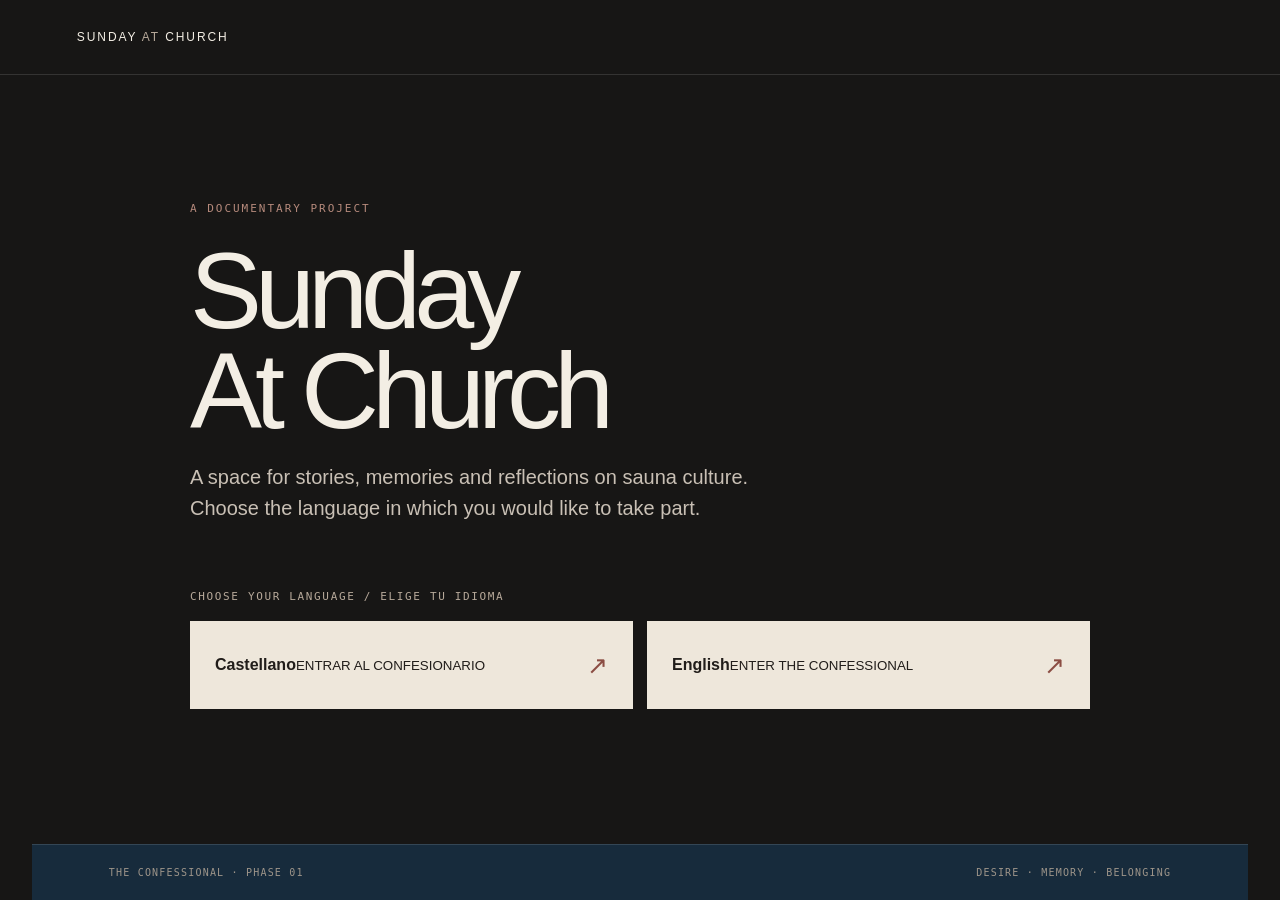
==== commit 8ce864b7: "add" ====
--- a/index.html
+++ b/index.html
@@ -18,13 +18,13 @@
 .subtitle{font-size:clamp(16px,2vw,20px);line-height:1.55;color:#c9c0b5;max-width:560px}
 .language-label{margin:66px 0 18px;font:11px monospace;letter-spacing:.15em;color:#b7a99a;text-transform:uppercase}
 .languages{display:grid;grid-template-columns:repeat(2,minmax(0,1fr));gap:14px}
-.language{display:flex;justify-content:space-between;align-items:center;text-decoration:none;color:#211d1a;background:#eee7db;padding:24px 25px;min-height:88px;transition:background .2s,transform .2s}
-.language:hover{background:#fff;transform:translateY(-2px)}
+.language-choice{display:flex;justify-content:space-between;align-items:center;text-decoration:none;color:#211d1a;background:#eee7db;padding:24px 25px;min-height:88px;transition:background .2s,transform .2s}
+.language-choice:hover{background:#fff;transform:translateY(-2px)}
 .language strong{font-size:22px;font-weight:500}
 .language small{display:block;font:10px monospace;letter-spacing:.12em;margin-top:8px;color:#685d54}
 .arrow{font-size:25px;color:#8b4d43}
 .landing-footer{padding:22px 6vw;border-top:1px solid #ffffff20;display:flex;justify-content:space-between;gap:20px;color:#9e958a;font:10px monospace;letter-spacing:.12em}
-@media(max-width:600px){.landing-main{padding:70px 0}.languages{grid-template-columns:1fr}.language{min-height:72px}.landing-footer{flex-direction:column}}
+@media(max-width:600px){.landing-main{padding:70px 0}.languages{grid-template-columns:1fr}.language-choice{min-height:72px}.landing-footer{flex-direction:column}}
 </style>
 </head>
 <body>
@@ -36,8 +36,8 @@
 <p class="subtitle">A space for stories, memories and reflections on sauna culture. Choose the language in which you would like to take part.</p>
 <p class="language-label">Choose your language / Elige tu idioma</p>
 <div class="languages">
-<a class="language" href="confesionario.html"><span><strong>Castellano</strong><small>ENTRAR AL CONFESIONARIO</small></span><span class="arrow">↗</span></a>
-<a class="language" href="confessional-en.html"><span><strong>English</strong><small>ENTER THE CONFESSIONAL</small></span><span class="arrow">↗</span></a>
+<a class="language-choice" href="confesionario.html"><span><strong>Castellano</strong><small>ENTRAR AL CONFESIONARIO</small></span><span class="arrow">↗</span></a>
+<a class="language-choice" href="confessional-en.html"><span><strong>English</strong><small>ENTER THE CONFESSIONAL</small></span><span class="arrow">↗</span></a>
 </div>
 </main>
 <footer class="landing-footer"><span>THE CONFESSIONAL · PHASE 01</span><span>DESIRE · MEMORY · BELONGING</span></footer>
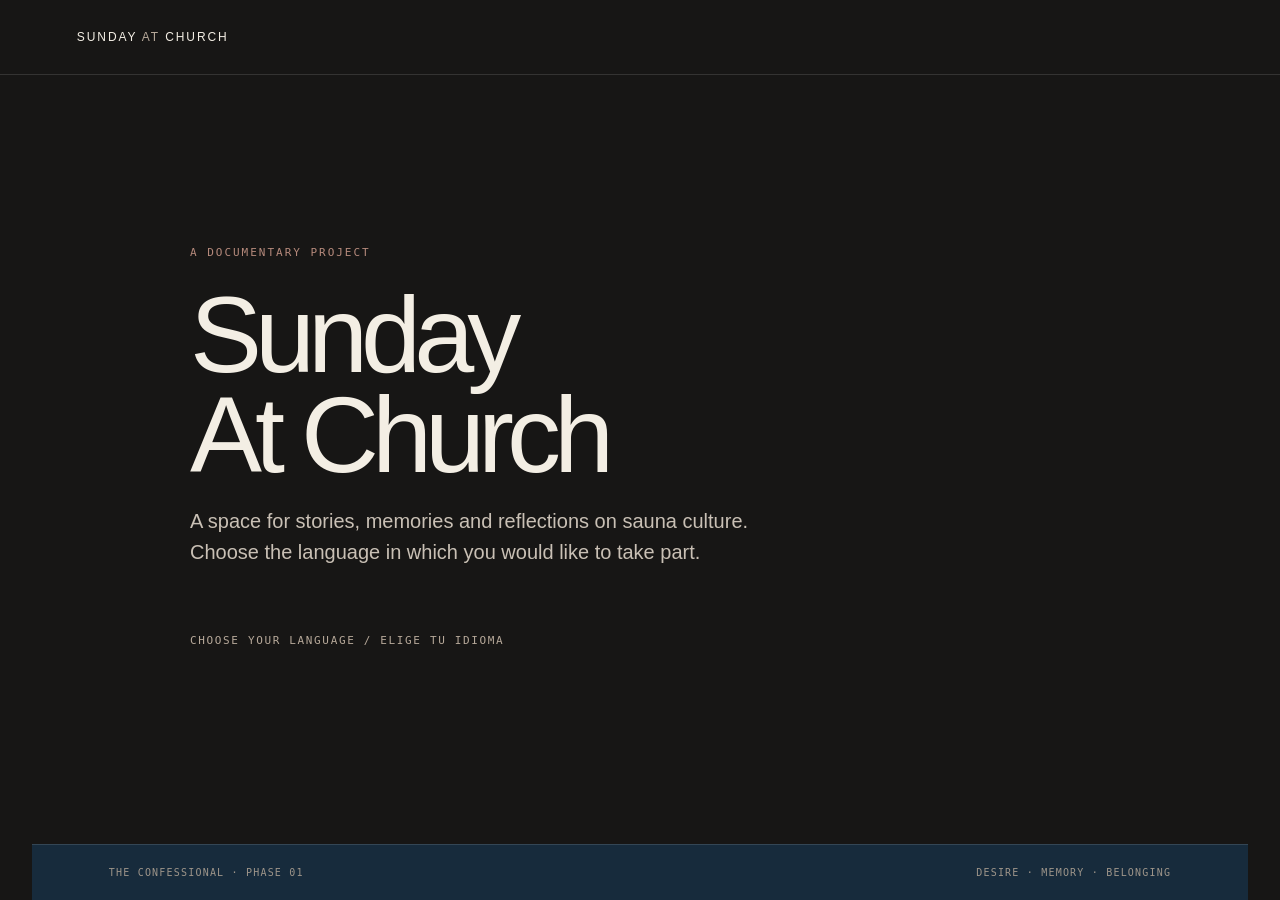
==== commit bb635441: "add" ====
--- a/index.html
+++ b/index.html
@@ -18,13 +18,13 @@
 .subtitle{font-size:clamp(16px,2vw,20px);line-height:1.55;color:#c9c0b5;max-width:560px}
 .language-label{margin:66px 0 18px;font:11px monospace;letter-spacing:.15em;color:#b7a99a;text-transform:uppercase}
 .languages{display:grid;grid-template-columns:repeat(2,minmax(0,1fr));gap:14px}
-.language-choice{display:flex;justify-content:space-between;align-items:center;text-decoration:none;color:#211d1a;background:#eee7db;padding:24px 25px;min-height:88px;transition:background .2s,transform .2s}
-.language-choice:hover{background:#fff;transform:translateY(-2px)}
+.language{display:flex;justify-content:space-between;align-items:center;text-decoration:none;color:#211d1a;background:#eee7db;padding:24px 25px;min-height:88px;transition:background .2s,transform .2s}
+.language:hover{background:#fff;transform:translateY(-2px)}
 .language strong{font-size:22px;font-weight:500}
 .language small{display:block;font:10px monospace;letter-spacing:.12em;margin-top:8px;color:#685d54}
 .arrow{font-size:25px;color:#8b4d43}
 .landing-footer{padding:22px 6vw;border-top:1px solid #ffffff20;display:flex;justify-content:space-between;gap:20px;color:#9e958a;font:10px monospace;letter-spacing:.12em}
-@media(max-width:600px){.landing-main{padding:70px 0}.languages{grid-template-columns:1fr}.language-choice{min-height:72px}.landing-footer{flex-direction:column}}
+@media(max-width:600px){.landing-main{padding:70px 0}.languages{grid-template-columns:1fr}.language{min-height:72px}.landing-footer{flex-direction:column}}
 </style>
 </head>
 <body>
@@ -36,8 +36,8 @@
 <p class="subtitle">A space for stories, memories and reflections on sauna culture. Choose the language in which you would like to take part.</p>
 <p class="language-label">Choose your language / Elige tu idioma</p>
 <div class="languages">
-<a class="language-choice" href="confesionario.html"><span><strong>Castellano</strong><small>ENTRAR AL CONFESIONARIO</small></span><span class="arrow">↗</span></a>
-<a class="language-choice" href="confessional-en.html"><span><strong>English</strong><small>ENTER THE CONFESSIONAL</small></span><span class="arrow">↗</span></a>
+<a class="language" href="confesionario.html"><span><strong>Castellano</strong><small>ENTRAR AL CONFESIONARIO</small></span><span class="arrow">↗</span></a>
+<a class="language" href="confessional-en.html"><span><strong>English</strong><small>ENTER THE CONFESSIONAL</small></span><span class="arrow">↗</span></a>
 </div>
 </main>
 <footer class="landing-footer"><span>THE CONFESSIONAL · PHASE 01</span><span>DESIRE · MEMORY · BELONGING</span></footer>
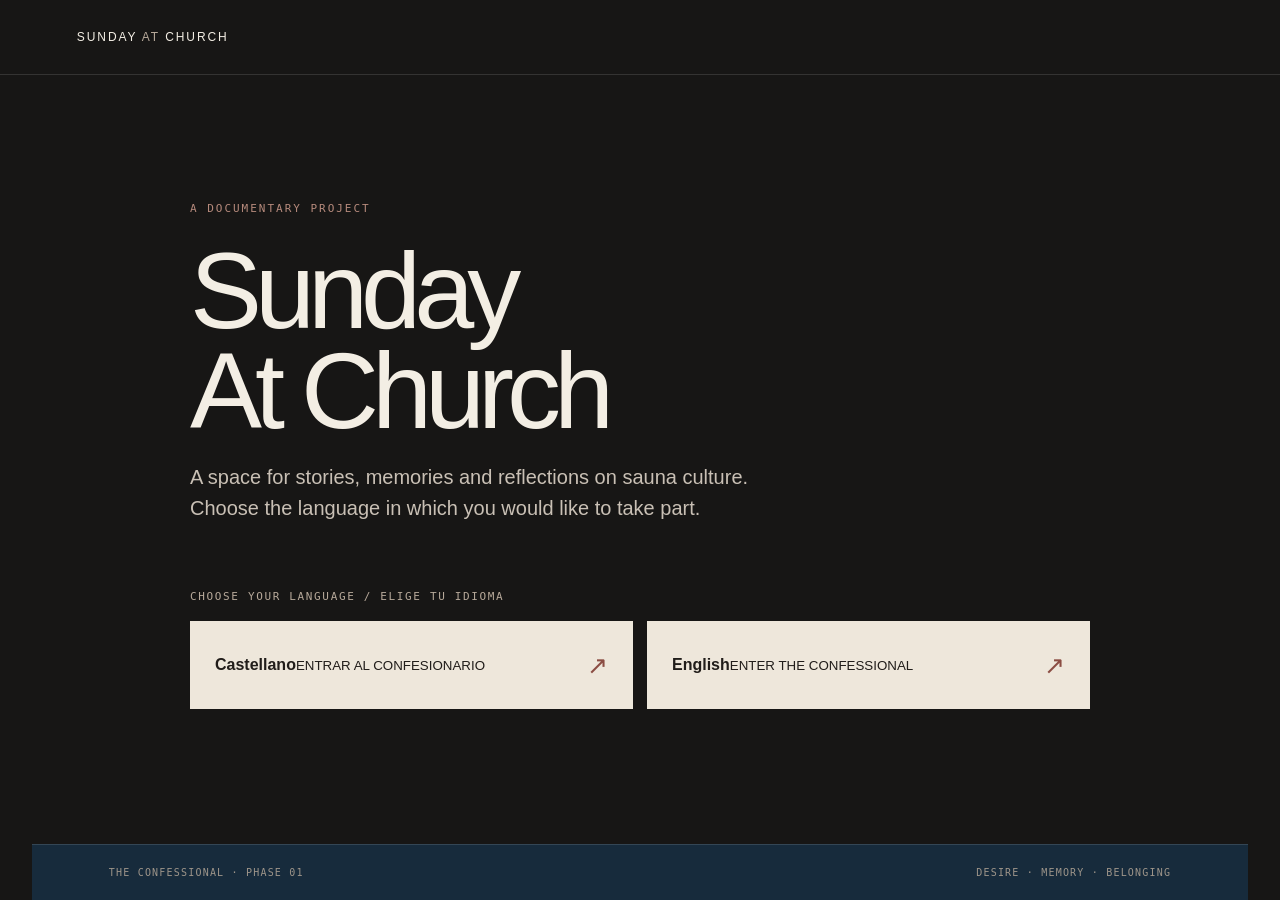
==== commit f671acac: "add" ====
--- a/index.html
+++ b/index.html
@@ -18,13 +18,13 @@
 .subtitle{font-size:clamp(16px,2vw,20px);line-height:1.55;color:#c9c0b5;max-width:560px}
 .language-label{margin:66px 0 18px;font:11px monospace;letter-spacing:.15em;color:#b7a99a;text-transform:uppercase}
 .languages{display:grid;grid-template-columns:repeat(2,minmax(0,1fr));gap:14px}
-.language{display:flex;justify-content:space-between;align-items:center;text-decoration:none;color:#211d1a;background:#eee7db;padding:24px 25px;min-height:88px;transition:background .2s,transform .2s}
-.language:hover{background:#fff;transform:translateY(-2px)}
+.language-choice{display:flex;justify-content:space-between;align-items:center;text-decoration:none;color:#211d1a;background:#eee7db;padding:24px 25px;min-height:88px;transition:background .2s,transform .2s}
+.language-choice:hover{background:#fff;transform:translateY(-2px)}
 .language strong{font-size:22px;font-weight:500}
 .language small{display:block;font:10px monospace;letter-spacing:.12em;margin-top:8px;color:#685d54}
 .arrow{font-size:25px;color:#8b4d43}
 .landing-footer{padding:22px 6vw;border-top:1px solid #ffffff20;display:flex;justify-content:space-between;gap:20px;color:#9e958a;font:10px monospace;letter-spacing:.12em}
-@media(max-width:600px){.landing-main{padding:70px 0}.languages{grid-template-columns:1fr}.language{min-height:72px}.landing-footer{flex-direction:column}}
+@media(max-width:600px){.landing-main{padding:70px 0}.languages{grid-template-columns:1fr}.language-choice{min-height:72px}.landing-footer{flex-direction:column}}
 </style>
 </head>
 <body>
@@ -36,8 +36,8 @@
 <p class="subtitle">A space for stories, memories and reflections on sauna culture. Choose the language in which you would like to take part.</p>
 <p class="language-label">Choose your language / Elige tu idioma</p>
 <div class="languages">
-<a class="language" href="confesionario.html"><span><strong>Castellano</strong><small>ENTRAR AL CONFESIONARIO</small></span><span class="arrow">↗</span></a>
-<a class="language" href="confessional-en.html"><span><strong>English</strong><small>ENTER THE CONFESSIONAL</small></span><span class="arrow">↗</span></a>
+<a class="language-choice" href="confesionario.html"><span><strong>Castellano</strong><small>ENTRAR AL CONFESIONARIO</small></span><span class="arrow">↗</span></a>
+<a class="language-choice" href="confessional-en.html"><span><strong>English</strong><small>ENTER THE CONFESSIONAL</small></span><span class="arrow">↗</span></a>
 </div>
 </main>
 <footer class="landing-footer"><span>THE CONFESSIONAL · PHASE 01</span><span>DESIRE · MEMORY · BELONGING</span></footer>
